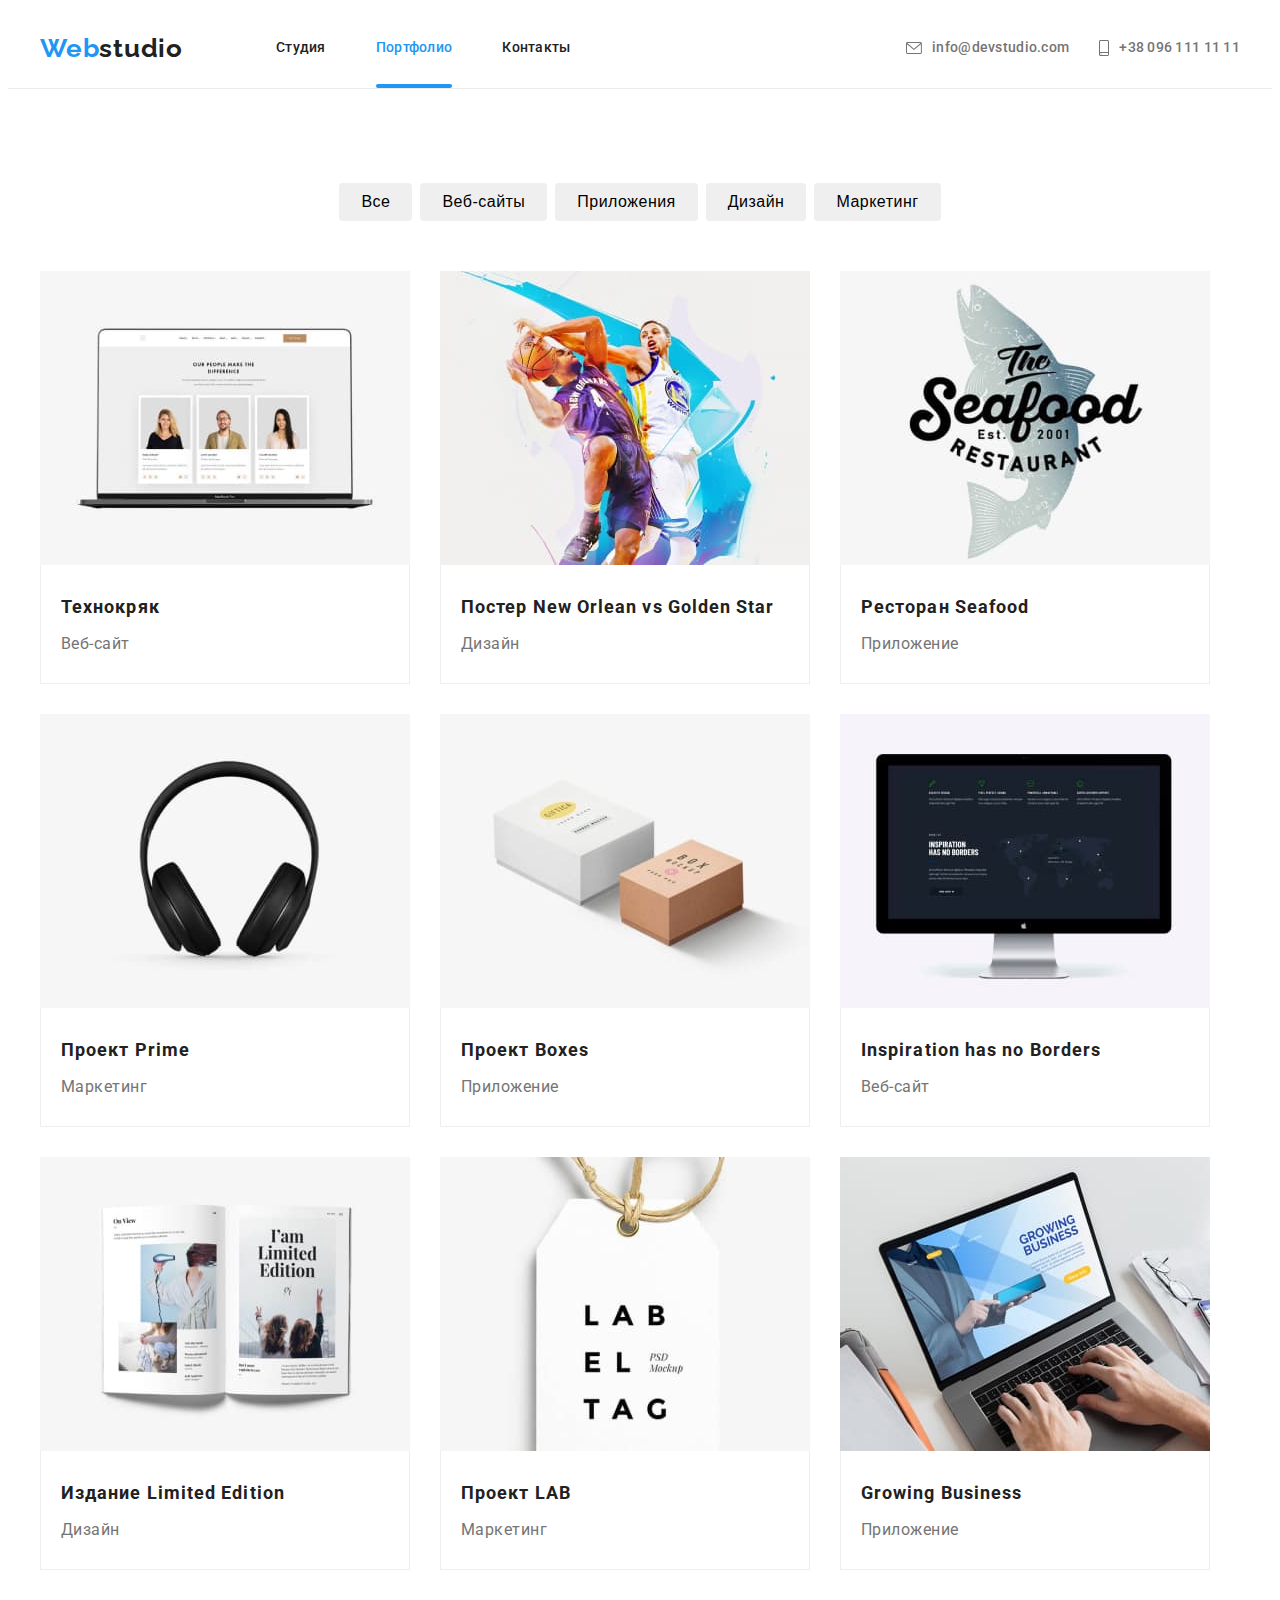
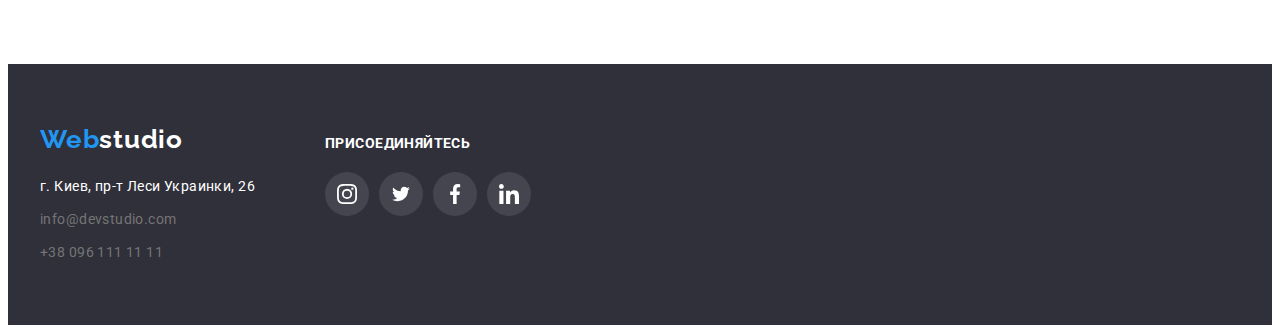
==== portfolio.html @ 7a0bb766 "Початок" ====
<!DOCTYPE html>
<html lang="ru">
<head>
    <meta charset="UTF-8">
    <meta http-equiv="X-UA-Compatible" content="IE=edge">
    <meta name="viewport" content="width=device-width, initial-scale=1.0">
    <title>Document</title>
    <link rel="stylesheet" href="https://cdnjs.cloudflare.com/ajax/libs/modern-normalize/1.1.0/modern-normalize.min.css" integrity="sha512-wpPYUAdjBVSE4KJnH1VR1HeZfpl1ub8YT/NKx4PuQ5NmX2tKuGu6U/JRp5y+Y8XG2tV+wKQpNHVUX03MfMFn9Q==" crossorigin="anonymous" referrerpolicy="no-referrer" />
    <link rel="preconnect" href="https://fonts.googleapis.com">
    <link rel="preconnect" href="https://fonts.gstatic.com" crossorigin>
    <link href="https://fonts.googleapis.com/css2?family=Raleway:wght@700&family=Roboto:wght@400;500;700;900&display=swap"
        rel="stylesheet">
    <link rel="stylesheet" href="./css/styles.css">
</head>
<body class="body">
    <header class="header">
        <div class="container">
            <nav class="navigation">
                <a href="./index.html" class="web"><span style="color: #2196F3;">Web</span>studio</a>
                <ul class="link-nav">
                    <li class="item-link">
                        <a href="./index.html" class="link">Студия</a>
                    </li>
                    <li class="item-link current">
                        <a href="./portfolio.html" class="link" style="color: #2196F3">Портфолио</a>
                    </li>
                    <li class="item-link">
                        <a href="#" class="link">Контакты</a>
                    </li>
                </ul>
                <ul class="link-address-nav">
                    <li class="item-address-nav">
                        <a href="mailto:info@devstudio.com" class="link-mail">
                            <svg class="envelope-icon" width="16" height="12"><use href="./images/icon.svg#icon-envelope"></use></svg>
                            info@devstudio.com</a>
                    </li>
                    <li class="item-address-nav">
                        <a href="tel:+380961111111" class="link-tel"><svg class="icon-smartphone" width="10" height="16">
                            <use href="./images/icon.svg#icon-smartphone"></use></svg>
                            +38 096 111 11 11</a>
                    </li>
                </ul>
            </nav>  
        </div>
    </header>
    <main>
        <section class="project">
            <div class="container">
                <ul class="app-button">
                    <li class="button"><button type="button" name="all" class="button-project">Все</button></li>
                    <li class="button"><button type="button" name="website" class="button-project">Веб-сайты</button></li>
                    <li class="button"><button type="button" name="app" class="button-project">Приложения</button></li>
                    <li class="button"><button type="button" name="design" class="button-project">Дизайн</button></li>
                    <li class="button"><button type="button" name="marketing" class="button-project">Маркетинг</button></li>
                </ul>
                <ul class="app-item">
                    <li class="article-app">
                        <a href="#" class="app-hover">
                            <div class="thumbs">
                                <img src="./images/notebook.jpg" alt="notebook" width="370">
                                <div class="overlay">
                                    <p>Ресурс пропонує комплексні пропозиції з різним рівнем функціоналу та сервісів. 
                                        Все це дозволить відвідувачу отримати вичерпні відомості про компанію чи приватну особу.
                                    </p>
                                </div>
                            </div>   
                        <div class="app-box">
                            <h2 class="article-post">Технокряк</h2>
                            <p class="article-decoding">Веб-сайт</p>
                        </div>
                        </a>
                    </li>
                    <li class="article-app">
                        <a href="#" class="app-hover">
                            <div class="thumbs">
                                <img src="./images/basketball.jpg" alt="basketball" width="370">
                                <div class="overlay">
                                    <p>Ресурс пропонує комплексні пропозиції з різним рівнем функціоналу та сервісів. 
                                        Все це дозволить відвідувачу отримати вичерпні відомості про компанію чи приватну особу.
                                    </p>
                                </div>
                            </div>
                            <div class="app-box">
                                <h2 class="article-post">Постер New Orlean vs Golden Star</h2>
                                <p class="article-decoding">Дизайн</p>
                            </div>
                        </a>
                    </li>
                    <li class="article-app">
                        <a href="#" class="app-hover">
                            <div class="thumbs">
                                <img src="./images/restaurant.jpg" alt="restaurant" width="370">
                                <div class="overlay">
                                    <p>Ресурс пропонує комплексні пропозиції з різним рівнем функціоналу та сервісів. 
                                        Все це дозволить відвідувачу отримати вичерпні відомості про компанію чи приватну особу.
                                    </p>
                                </div>
                            </div>
                            <div class="app-box">
                                <h2 class="article-post">Ресторан Seafood</h2>
                                <p class="article-decoding">Приложение</p>
                            </div>
                        </a>
                    </li>
                    <li class="article-app">
                        <a href="#" class="app-hover">
                            <div class="thumbs">
                                <img src="./images/headphones.jpg" alt="headphones" width="370">
                                <div class="overlay">
                                    <p>Ресурс пропонує комплексні пропозиції з різним рівнем функціоналу та сервісів. 
                                        Все це дозволить відвідувачу отримати вичерпні відомості про компанію чи приватну особу.
                                    </p>
                                </div>
                            </div>
                            <div class="app-box">
                                <h2 class="article-post">Проект Prime</h2>
                                <p class="article-decoding">Маркетинг</p>
                            </div>
                        </a>
                    </li>
                    <li class="article-app">
                        <a href="#" class="app-hover">
                            <div class="thumbs">
                                <img src="./images/boxes.jpg" alt="boxes" width="370">
                                <div class="overlay">
                                    <p>Ресурс пропонує комплексні пропозиції з різним рівнем функціоналу та сервісів. 
                                        Все це дозволить відвідувачу отримати вичерпні відомості про компанію чи приватну особу.
                                    </p>
                                </div>
                            </div>
                            <div class="app-box">
                                <h2 class="article-post">Проект Boxes</h2>
                                <p class="article-decoding">Приложение</p>
                            </div>
                        </a>
                    </li>
                    <li class="article-app">
                        <a href="#" class="app-hover">
                            <div class="thumbs">
                                <img src="./images/monitor.jpg" alt="monitor" width="370">
                                <div class="overlay">
                                    <p>Ресурс пропонує комплексні пропозиції з різним рівнем функціоналу та сервісів. 
                                        Все це дозволить відвідувачу отримати вичерпні відомості про компанію чи приватну особу.
                                    </p>
                                </div>
                            </div>
                            <div class="app-box">
                                <h2 class="article-post">Inspiration has no Borders</h2>
                                <p class="article-decoding">Веб-сайт</p>
                            </div>
                        </a>
                    </li>
                    <li class="article-app">
                        <a href="#" class="app-hover">
                            <div class="thumbs">
                                <img src="./images/journal.jpg" alt="journal" width="370">
                                <div class="overlay">
                                    <p>Ресурс пропонує комплексні пропозиції з різним рівнем функціоналу та сервісів. 
                                        Все це дозволить відвідувачу отримати вичерпні відомості про компанію чи приватну особу.
                                    </p>
                                </div>
                            </div>
                            <div class="app-box">
                                <h2 class="article-post">Издание Limited Edition</h2>
                                <p class="article-decoding">Дизайн</p>
                            </div>
                        </a>
                    </li>
                    <li class="article-app">
                        <a href="#" class="app-hover">
                            <div class="thumbs">
                                <img src="./images/label.jpg" alt="label" width="370">
                                <div class="overlay">
                                    <p>Ресурс пропонує комплексні пропозиції з різним рівнем функціоналу та сервісів. 
                                        Все це дозволить відвідувачу отримати вичерпні відомості про компанію чи приватну особу.
                                    </p>
                                </div>
                            </div>
                            <div class="app-box">
                                <h2 class="article-post">Проект LAB</h2>
                                <p class="article-decoding">Маркетинг</p>
                            </div>
                        </a>
                    </li>
                    <li class="article-app">
                        <a href="#" class="app-hover">
                            <div class="thumbs">
                                <img src="./images/growing.jpg" alt="growing" width="370">
                                <div class="overlay">
                                    <p>Ресурс пропонує комплексні пропозиції з різним рівнем функціоналу та сервісів. 
                                        Все це дозволить відвідувачу отримати вичерпні відомості про компанію чи приватну особу.
                                    </p>
                                </div>
                            </div>
                            <div class="app-box">
                                <h2 class="article-post">Growing Business</h2>
                                <p class="article-decoding">Приложение</p>
                            </div>
                        </a>
                    </li>
                </ul>
            </div>
        </section>
    </main>
    <footer class="footer">
        <div class="container box-footer">
            <div class="box-address">
                <a href="/index.html" class="web-footer"><span style="color: #2196F3;">Web</span>studio</a>
                <address>
                    <ul>
                        <li class="footer-item"><p class="footer-address">г. Киев, пр-т Леси Украинки, 26</p></li>
                        <li class="footer-item"><a class="footer-link-mail" href="mailto:info@devstudio.com">info@devstudio.com</a></li>
                        <li class="footer-item"><a class="footer-link-tel" href="tel:+380961111111">+38 096 111 11 11</a></li>
                    </ul>
                </address>
            </div>
            <div class="socials-box-footer">
                <p class="socials-name-footer">Присоединяйтесь</p>
                <ul class="socials-list-footer">
                    <li class="social-item">
                        <a class="social-link-footer" href="#" aria-label="instagram">
                            <svg class="social-icon-footer" width="20" height="20">
                                <use href="./images/icon.svg#icon-instagram"></use>
                            </svg>
                        </a>
                    </li>
                    <li class="social-item">
                        <a class="social-link-footer" href="#" aria-label="twitter">
                            <svg class="social-icon-footer" width="20" height="16">
                                <use href="./images/icon.svg#icon-twitter"></use>
                            </svg>
                        </a>
                    </li>
                    <li class="social-item">
                        <a class="social-link-footer" href="#" aria-label="facebook">
                            <svg class="social-icon-footer" width="20" height="20">
                                <use href="./images/icon.svg#icon-facebook"></use>
                            </svg>
                        </a>
                    </li>
                    <li class="social-item">
                        <a class="social-link-footer" href="#" aria-label="linkedin">
                            <svg class="social-icon-footer" width="20" height="20">
                                <use href="./images/icon.svg#icon-linkedin"></use>
                            </svg>
                        </a>
                    </li>
                </ul>
            </div>
        </div>
    </footer> 
</body>
</html>
---- css/styles.css ----
:root {
    --background-color-accent: #2F303A;
    --background-color-grey: #e5e5e5;
    --background-color-white: #ffffff;
    --background-color-light-greу: #F5F4FA;
    --background-color-blue: #2196F3;
    --background-color-social: #afb1b8;

    --color-accent: #212121;
    --color-accent-two: #ffffff;
    --color-accent-three: #757575;
    --color-accent-four: #2196F3;
    --color-accent-five: #afb1b8;

}

body {
    font-family:'Roboto', sans-serif;
    font-size: 14px; letter-spacing: 0.03em;
    color: var(--color-accent);
}

a, p, h1, h2, h3, ul, li {
    text-decoration: none;
    list-style-type: none;
    font-style: normal;
    padding: 0;
    margin: 0;
}

img {
    display: block;
    max-width: 100%;
    height: auto;
}

.container {
    width: 1200px;
    padding-left: 15px;
    padding-right: 15px;
    margin-left: auto;
    margin-right: auto;
}

.header {
    background-color: var(--background-color-white);
    border-bottom: 1px solid #ECECEC;
}

.title {
    color: var(--color-accent-two);
    font-weight: 900;
    font-size: 44px;
    line-height: 1.36;
    letter-spacing: 0.06em;
    text-transform: uppercase;

    width: 696px;
    margin-right: auto;
    margin-left: auto;
    margin-top: 0;
    margin-bottom: 30px;
}

.project {
    background-color: var(--background-color-white); 
    padding-top: 94px;
    padding-bottom: 94px;
}


.section-hero {
    background-color: var(--background-color-accent);
    color: var(--color-accent-two);
    text-align: center;
    padding-top: 200px;
    padding-bottom: 200px;
    
}

.hero-img {
    height: 600px;
    background-repeat: no-repeat;
    background-position: center;
    background-image:linear-gradient(rgb(47 48 58 / 40%), rgb(47 48 58 / 40%)),
        url(../images/hero-img.jpg);
    max-width: 1600px;
    margin: 0 auto;
}

.features {
    background-color: var(--background-color-white);
    padding-top: 94px;
    padding-bottom: 94px;
}

.work {
    background-color: var(--background-color-white);
    padding-top: 0;
    padding-bottom: 94px;
}

.skills {
    display: flex;
    justify-content: space-between;
}

.skills-item {
    width: 270px;
}

.skills-icon {
    display: flex;
    justify-content: center;
    align-items: center;

    margin-bottom: 30px;

    width: 270px;
    height: 120px;

    background-color: var(--background-color-light-greу);
    border-radius: 4px;
}

.article-skills {
    font-weight: 700;
    font-size: 14px;
    line-height: 1.17;
    letter-spacing: 0.03em;
    text-transform: uppercase;
    margin-bottom: 10px;
}

.skills-text {
    color: var(--color-accent-three);
    font-size: 14px;
    line-height: 1.71;
    letter-spacing: 0.03em;
}

.article-work, .article-team, .article-customers {
    font-weight: 700;
    font-size: 36px;
    line-height: 1.14;
    letter-spacing: 0.03em;
    margin-top: 0;
    margin-bottom: 50px;
    text-align: center;
}

.work-img {
    display: flex;
}

.article-img {
    position: relative;
    margin-right: 30px;
}

.article-img:last-child {
    margin-right: 0;
}

.background-box {
    position: absolute;

    display: flex;
    justify-content: center;
    align-items: center;

    background-image: linear-gradient(0deg, rgb(47 48 58 / 80%), rgb(47 48 58 / 80%));
    width: 370px;
    height: 70px;
    top: 224px;
}

.text-box {
    color: var(--background-color-white);

    font-weight: 700;
    line-height: 1.14;
    letter-spacing: 0.03em;
    text-transform: uppercase;
}

.team-img {
    display: flex;
    justify-content: space-between;
}

.title-img {
    background-color: var(--background-color-white);
    box-shadow: 0px 1px 3px rgba(0, 0, 0, 0.12), 0px 1px 1px rgba(0, 0, 0, 0.14), 0px 2px 1px rgba(0, 0, 0, 0.2);
    border-radius: 0px 0px 4px 4px;
}

.customers {
    padding: 94px 0;
}

.article-company {
    display: flex;
    justify-content: center;
}

.company-box {
    margin-right: 30px;
    border-color: var(--background-color-white);
    box-sizing: border-box;
    border: 1px solid;
    border-radius: 4px;
    color: var(--color-accent-five);
    width: 170px;
    height: 92px;
}

.company-box:last-child {
    margin-right: 0;
}

.company-box:hover{

    color: var(--color-accent-four);
}

.icon-union {
    fill: var(--color-accent-five);
    width: 100%;
    height: 100%;
    display: flex;
    justify-content: center;
    align-items: center;
    transition: 250ms;
    transition-timing-function: cubic-bezier(0.4, 0, 0.2, 1);
}

.icon-union:hover {
    fill: var(--color-accent-four);
}

.article-name {
    font-weight: 500;
    font-size: 16px;
    line-height: 1.19;
    letter-spacing: 0.03em;
    margin-top: 30px;
    margin-bottom: 0;
    text-align: center;
}

.article-paragraph {
    color: var(--color-accent-three);
    font-size: 16px;
    line-height: 1.19;
    letter-spacing: 0.03em;
    margin-top: 10px;
    margin-bottom: 16px;
    text-align: center;
}

.app-button {
    display: flex;
    justify-content: center;
    margin-bottom: 50px
}

.app-button .button:not(:last-child) {
    margin-right: 8px;
}

.app-item {
    display: flex;
    flex-wrap: wrap;
}

.article-app {
    background-color: var(--background-color-white);
    width: 370px;
    margin-right: 30px;
    margin-bottom: 30px;
}

.article-app:nth-child(3n) {
    margin-right: 0;
}

.article-app:nth-last-child(-n+3) {
    margin-bottom: 0;
}

.app-box {
    padding: 24px 20px;
    border-right: 1px solid #EEEEEE;
    border-left: 1px solid #EEEEEE;
    border-bottom: 1px solid #EEEEEE;
}

.app-hover:hover {
    box-shadow: 0px 1px 1px rgba(0, 0, 0, 0.12),
    0px 4px 4px rgba(0, 0, 0, 0.06),
    1px 4px 6px rgba(0, 0, 0, 0.16);
    display: block;
}

.thumbs {
    position: relative;
    overflow: hidden;
}

.overlay {
    content: "";
    position: absolute;

    font-size: 18px;
    color: var(--color-accent-two);
    line-height: 1.55;
    letter-spacing: 0.03em;
    padding: 63px 24px;
    margin-bottom: 0;

    background-color: rgba(33, 150, 243, 0.9);
    width: 370px;
    height: 294px;
    opacity: 0;
    overflow: hidden;
    transition: 250ms;
    transition-timing-function: cubic-bezier(0.4, 0, 0.2, 1);
    /* transform: translateY(100%); */
}

.thumbs:hover,
.thumbs:focus {
    transition: 250ms;
    transition-timing-function: 0.4, 0, 0.2, 1;
}

.app-hover:hover .overlay {
    opacity: 1;
    transform: translateY(-100%);
}

.article-post {
    font-weight: 700;
    font-size: 18px;
    line-height: 2;
    letter-spacing: 0.06em;
    margin-bottom: 4px;
    color: var(--color-accent);
}

.article-decoding {
    color: var(--color-accent-three);
    font-size: 16px;
    line-height: 1.88;
    letter-spacing: 0.03em;
}

.team {
    background-color: var(--background-color-light-greу);
    padding-top: 94px;
    padding-bottom: 94px;
}

.socials-list {
    display: flex;
    width: fit-content;
    margin-bottom: 30px;
    margin-left: 32px;
}

.social-link {
    fill: var(--background-color-social);
    width: 44px;
    height: 44px;
    display: flex;
    justify-content: center;
    align-items: center;
    border-radius: 50%;
    margin-right: 10px;
    transition: 250ms;
    transition-timing-function: cubic-bezier(0.4, 0, 0.2, 1);
}

.social-link:hover {
    fill: var(--background-color-white);
    background-color: var(--background-color-blue);
}


.navigation {
    display: flex;
    align-items: center;
}

.link-nav {
    display: flex;
    margin-left: 93px;

}

.link-nav .item-link:not(:last-child) {
    margin-right: 50px;
}


/* Подчеркивание */
.item-link {
    position: relative;
    
}

.item-link::before {
    content: "";
    position: absolute;
    left: 0;
    bottom: 0;
    display: block;
    width: 100%;
    height: 4px;
    border-radius: 2px;
    background-color: var(--background-color-blue);
    opacity: 0;
}

/* .item-link:focus::before {
    opacity: 1;
} */

.item-link.current::after {
    content: "";
    position: absolute;
    left: 0;
    bottom: 0;
    display: block;
    width: 100%;
    height: 4px;
    border-radius: 2px;
    background-color: var(--background-color-blue);
    opacity: 1;
}

.link-address-nav {
    display: flex;
    margin-left: auto;
    display: flex;
    margin-left: auto;
    align-items: center;
}

.link-address-nav .item-link+.item-link {
    margin-left: 50px;
}

.link {
    display: block;
    padding-top: 32px;
    padding-bottom: 32px;

    color: var(--color-accent);
    font-weight: 500;
    line-height: 1.14;
    letter-spacing: 0.02em;

    transition: 250ms;
    transition-timing-function: cubic-bezier(0.4, 0, 0.2, 1);
}

.link-tel, .link-mail {
    font-weight: 500;
    color: var(--color-accent-three);
    fill: var(--color-accent-three);
    line-height: 1.14;
    letter-spacing: 0.02em;
    padding-top: 32px;
    padding-bottom: 32px;
    display: flex;
    align-items: center;
    transition: 250ms;
    transition-timing-function: cubic-bezier(0.4, 0, 0.2, 1);
}

.link-mail {
    margin-right: 30px;
}

.envelope-icon, .icon-smartphone {
    margin-right: 10px;
}

.web, .web-footer  {
    font-weight: 700;
    font-size: 26px;
    font-family: Raleway;
    line-height: 1.19;
    letter-spacing: 0.03em;
    color: var(--color-accent);
}
.web-footer {
    color: var(--color-accent-two);
}

.socials-box-footer {
    width: 206px;
    margin: 0;
    margin-left: 70px;
    padding: 0;
}

.box-footer {
    display: flex;
    align-items: baseline;
}

.socials-name-footer {
    color: var(--color-accent-two);
    margin-bottom: 20px;
    font-weight: 700;
    text-transform: uppercase;
    line-height: 1.14;
    margin-right: 0;
}

.socials-list-footer {
    display: flex;
}

.social-link-footer {
    fill: var(--color-accent-two);
    background: rgba(255, 255, 255, 0.1);
    width: 44px;
    height: 44px;
    display: flex;
    justify-content: center;
    align-items: center;
    border-radius: 50%;
    margin-right: 10px;
}

.social-link-footer:hover {
    color: var(--color-accent-four);
    background-color: var(--background-color-blue);
    transition: 250ms;
    transition-timing-function: cubic-bezier(0.4, 0, 0.2, 1);
}

.footer-link-tel, .footer-link-mail {
    color: var(--color-accent-three);
    line-height: 1.71;
    letter-spacing: 0.03em;
    transition: 250ms;
    transition-timing-function: cubic-bezier(0.4, 0, 0.2, 1);
}

.footer-address {
    color: var(--color-accent-two);
    margin-top: 20px;
    margin-bottom: 0;
    line-height: 1.71;
    letter-spacing: 0.03em;
    transition: 250ms;
    transition-timing-function: cubic-bezier(0.4, 0, 0.2, 1);
}

.footer-address:hover {
    color: var(--color-accent-four);
}

.footer-item {
    margin-bottom: 9px;
}

.footer-item:last-child {
    margin-bottom: 0;
}

.link-tel:hover {
    fill: var(--color-accent-four);
    color: var(--color-accent-four);
}

.link-mail:hover {
    fill: var(--color-accent-four);
    color: var(--color-accent-four);
}

.link:hover {
    color: var(--color-accent-four);
}

.footer {
    background-color: var(--background-color-accent);
    padding-top: 60px;
    padding-bottom: 60px;
}

.footer-link:hover {
    color: var(--color-accent-four);
}

.footer-link-mail:hover {
    color: var(--color-accent-four);
}

.footer-link-tel:hover {
    color: var(--color-accent-four);
}

.button-order-service {
    background-color: var(--background-color-blue);
    color: var(--color-accent-two);
    font-weight: 700;
    font-size: 16px;
    line-height: 1.88;
    letter-spacing: 0.06em;
    cursor:pointer;
    box-shadow: 0px 4px 4px rgba(0, 0, 0, 0.15);
    border: none;
    border-radius: 4px;
    padding: 10px 32px;
    min-width: 200px;
}

.backdrop-box {
    z-index: 1;
    transition: 250ms;
    position: fixed;
    top: 0;
    left: 0;
    width: 100%;
    height: 100%;
    background-color: rgba(0, 0, 0, 0.2)
}

.is-hidden {
    opacity: 0;
    pointer-events: none;
}

/* Для BEM class backdrop-box, .is-hidden
.backdrop--box--hidden */


.modal-box {
    position: absolute;
    height: 581px;
    width: 528px;
    background-color: var(--background-color-white);
    box-shadow: 0px 1px 3px rgba(0, 0, 0, 0.12), 0px 1px 1px rgba(0, 0, 0, 0.14), 0px 2px 1px rgba(0, 0, 0, 0.2);
    border-radius: 4px;
    top: 50%;
    left: 50%;
    transform: translate(-50%, -50%) scale(1);
}

.close {
    position: absolute;
    top: 8px;
    right: 8px;
    border-radius: 50%;
    border: 1px solid #0000001A;
    width: 30px;
    height: 30px;
    padding: 0;
    cursor: pointer;
    display: flex;
    justify-content: center;
    align-items: center;
}

.button-project {
    font-weight: 500;
    font-size: 16px;
    line-height: 1.62;
    letter-spacing: 0.03em;
    cursor: pointer;
    
    display: block;
    min-width: 73px;

    border-radius: 4px;
    border: transparent;

    padding: 6px 22px;

    transition: 250ms;
    transition-timing-function: cubic-bezier(0.4, 0, 0.2, 1);
}


.button-project:hover {
    box-shadow: 0px 3px 1px rgba(0, 0, 0, 0.1), 0px 1px 2px rgba(0, 0, 0, 0.08), 0px 2px 2px rgba(0, 0, 0, 0.12);
    background-color: var(--background-color-blue);
    color: var(--color-accent-two);
}

.button-project:focus {
    box-shadow: 0px 3px 1px rgba(0, 0, 0, 0.1), 0px 1px 2px rgba(0, 0, 0, 0.08), 0px 2px 2px rgba(0, 0, 0, 0.12);
}
    


.button:hover {
    background-color: var(--background-color-blue);
    color: var(--color-accent-two);
}

.button:focus {
    background-color: var(--background-color-blue);
    color: var(--color-accent-two);
}
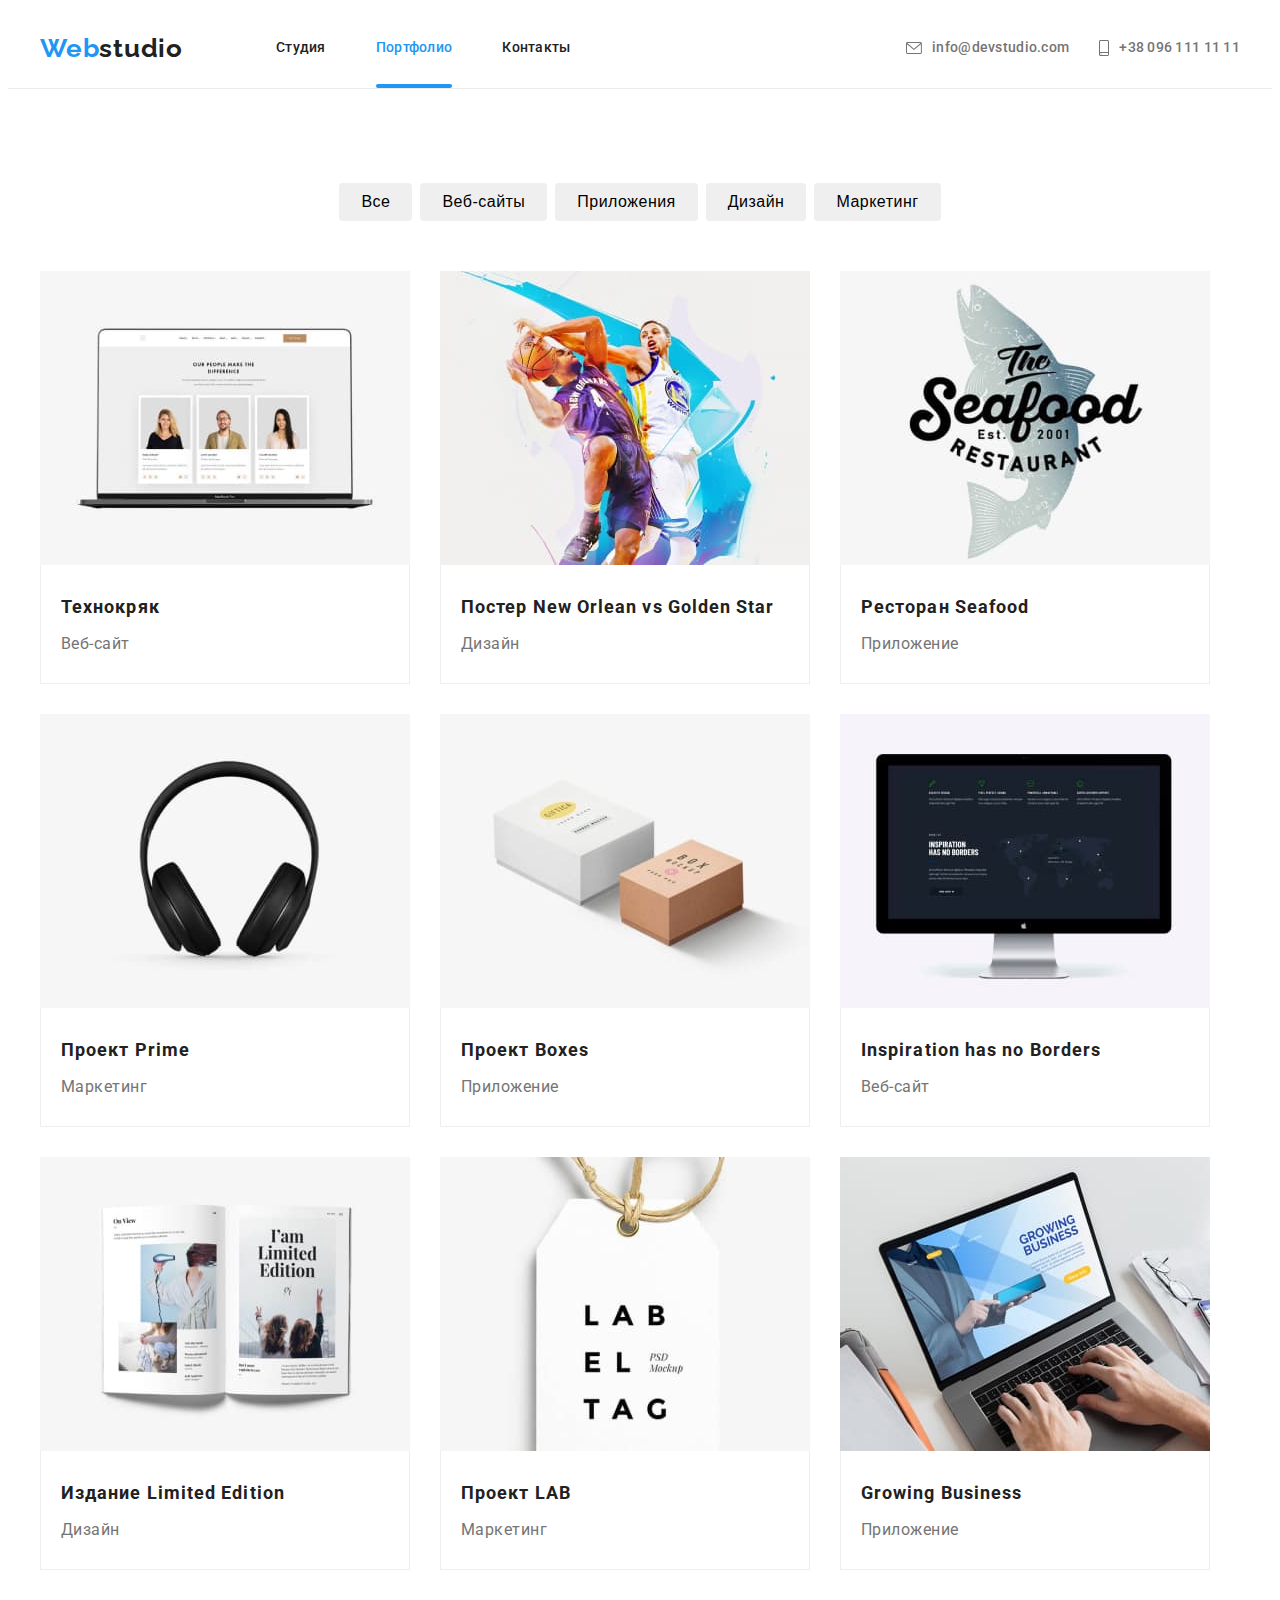
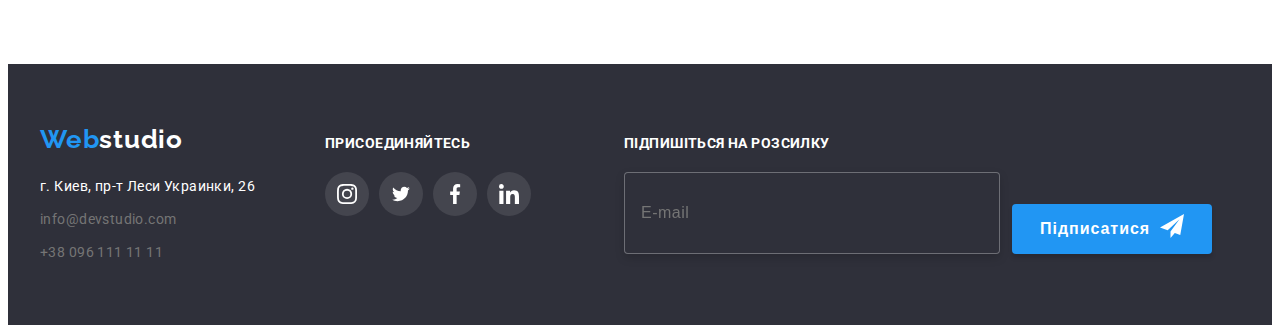
==== commit 37fa54f6: "Продовження" ====
--- a/portfolio.html
+++ b/portfolio.html
@@ -247,6 +247,17 @@
                     </li>
                 </ul>
             </div>
+            <form class="form-footer">
+                <label class="label-footer">
+                    <p class="sign-up">Підпишіться на розсилку</p>
+                    <input class="input-footer" type="text" name="E-mail" placeholder="E-mail" />
+                </label>
+                <button type="submit" class="button-footer">Підписатися
+                    <svg class="icon-send-footer" width="24" height="24">
+                        <use href="./images/icon.svg#icon-send"></use>
+                    </svg>
+                </button>
+              </form>
         </div>
     </footer> 
 </body>
--- a/css/styles.css
+++ b/css/styles.css
@@ -621,6 +621,8 @@
     min-width: 200px;
 }
 
+/* Модальне вікно-форма */
+
 .backdrop-box {
     z-index: 1;
     transition: 250ms;
@@ -668,6 +670,79 @@
     align-items: center;
 }
 
+.callback {
+    margin: 40px;
+}
+
+.form-title {
+    display: block;
+    font-weight: 700;
+    font-size: 20px;
+    line-height: 1.15;
+    text-align: center;
+    letter-spacing: 0.03em;
+    color: var(--color-accent);
+
+    margin-bottom: 12px;
+}
+
+.form-label {
+    display: block;
+    text-align: left;
+
+    font-size: 12px;
+    line-height: 1.16;
+    letter-spacing: 0.01em;
+    color: var(--color-accent);
+    margin-bottom: 10px;
+    text-align: left;
+}
+
+.form-label:nth-last-child(2) {
+    margin-bottom: 20px;
+}
+
+.name-label {
+    color: var(--color-accent-three);
+    display: inline-block;
+    margin-bottom: 4px;
+}
+
+.form-input {
+    width: 100%;
+    height: 40px;
+}
+
+.comment-input {
+    resize: none;
+    width: 100%;
+    height: 120px;
+}
+
+.button-send {
+    width: 200px;
+    height: 50px;
+
+    background: var(--background-color-blue);
+    box-shadow: 0px 4px 4px rgba(0, 0, 0, 0.15);
+    border-radius: 4px;
+    border: none;
+    cursor: pointer;
+
+    color: var(--color-accent-two);
+    text-align: center;
+    font-weight: 700;
+    font-size: 16px;
+    line-height: 1.88;
+    letter-spacing: 0.06em;
+}
+
+
+
+
+
+
+
 .button-project {
     font-weight: 500;
     font-size: 16px;
@@ -710,4 +785,61 @@
     color: var(--color-accent-two);
 }
 
-
+/* Підписатися в footer */
+
+.form-footer {
+    display: flex;
+    margin-left: 93px;
+    align-items: flex-end;
+}
+
+.label-footer {
+    margin-right: 12px;
+}
+
+.sign-up {
+    color: var(--color-accent-two);
+    font-weight: 700;
+    line-height: 1.14;
+    letter-spacing: 0.03em;
+    text-transform: uppercase;
+    padding: 0;
+    margin-bottom: 20px;
+}
+
+.input-footer {
+    width: 358px;
+    height: 50px;
+    border: 1px solid rgba(255, 255, 255, 0.3);
+    filter: drop-shadow(0px 4px 4px rgba(0, 0, 0, 0.15));
+    border-radius: 4px;
+    background: #2F303A;
+    color: var(--color-accent-two);
+    font-size: 16px;
+    line-height: 1.25px;
+    padding: 15px 0 15px 16px;
+    letter-spacing: 0.03em;
+}
+
+.button-footer {
+    position: relative;
+    background-color: var(--background-color-blue);
+    color: var(--color-accent-two);
+    font-weight: 700;
+    font-size: 16px;
+    line-height: 1.88;
+    letter-spacing: 0.06em;
+    cursor:pointer;
+    box-shadow: 0px 4px 4px rgba(0, 0, 0, 0.15);
+    border: none;
+    border-radius: 4px;
+    padding: 10px 62px 10px 28px;
+    min-width: 200px;
+    height: 50px;
+}
+
+.icon-send-footer {
+    position: absolute;
+    fill: var(--color-accent-two);
+    left: 148px;
+}